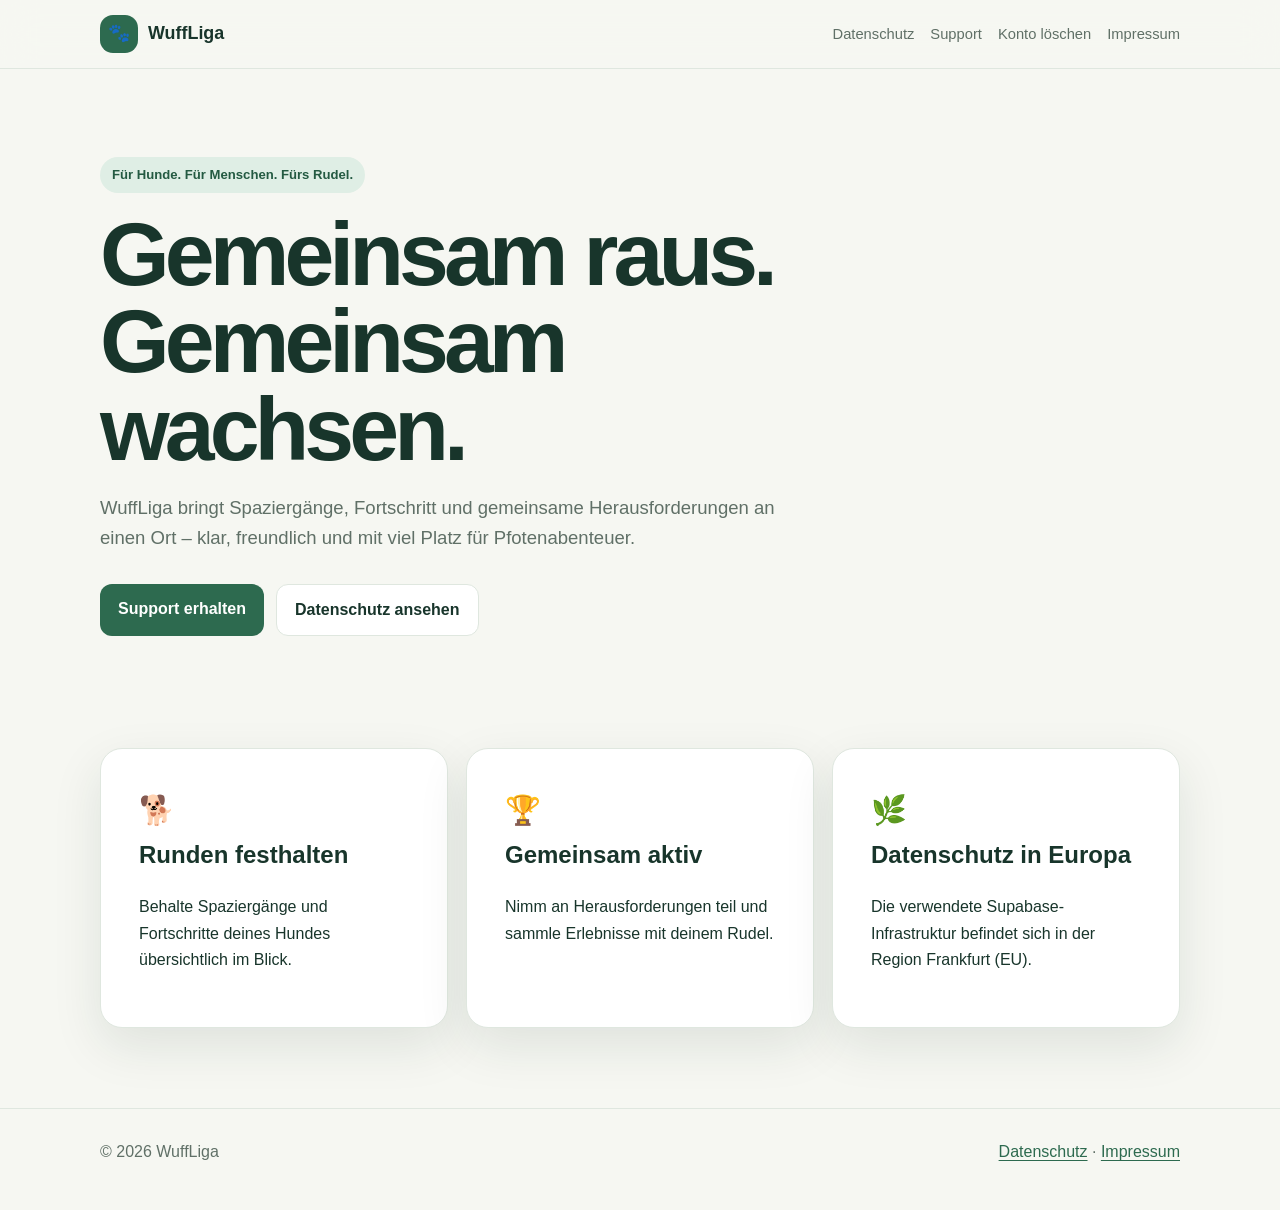
==== docs/index.html @ 636d7895 "Add WuffLiga website: index.html" ====
<!doctype html><html lang="de"><head><meta charset="utf-8"><meta name="viewport" content="width=device-width,initial-scale=1"><meta name="description" content="WuffLiga verbindet Hundehalter, Spaziergänge und gemeinsame Herausforderungen."><title>Gemeinsam mehr erleben · WuffLiga</title><link rel="stylesheet" href="styles.css"></head><body><header><nav class="wrap"><a class="brand" href="index.html"><span class="paw">🐾</span>WuffLiga</a><div class="links"><a href="datenschutz.html">Datenschutz</a><a href="support.html">Support</a><a href="account-delete.html">Konto löschen</a><a href="impressum.html">Impressum</a></div></nav></header><section class="hero"><div class="wrap"><span class="eyebrow">Für Hunde. Für Menschen. Fürs Rudel.</span><h1>Gemeinsam raus. Gemeinsam wachsen.</h1><p class="lead">WuffLiga bringt Spaziergänge, Fortschritt und gemeinsame Herausforderungen an einen Ort – klar, freundlich und mit viel Platz für Pfotenabenteuer.</p><div class="actions"><a class="button" href="support.html">Support erhalten</a><a class="button secondary" href="datenschutz.html">Datenschutz ansehen</a></div></div></section><main><div class="wrap grid"><section class="card"><div class="icon">🐕</div><h2>Runden festhalten</h2><p>Behalte Spaziergänge und Fortschritte deines Hundes übersichtlich im Blick.</p></section><section class="card"><div class="icon">🏆</div><h2>Gemeinsam aktiv</h2><p>Nimm an Herausforderungen teil und sammle Erlebnisse mit deinem Rudel.</p></section><section class="card"><div class="icon">🌿</div><h2>Datenschutz in Europa</h2><p>Die verwendete Supabase-Infrastruktur befindet sich in der Region Frankfurt (EU).</p></section></div></main><footer><div class="wrap"><span>© 2026 WuffLiga</span><span><a href="datenschutz.html">Datenschutz</a> · <a href="impressum.html">Impressum</a></span></div></footer></body></html>
---- docs/styles.css ----
:root{--bg:#f6f7f2;--surface:#fff;--text:#18352b;--muted:#607067;--brand:#2d6a4f;--accent:#e8894d;--line:#dfe7df;--shadow:0 18px 50px rgba(24,53,43,.1);color-scheme:light dark}*{box-sizing:border-box}html{scroll-behavior:smooth}body{margin:0;font:16px/1.65 -apple-system,BlinkMacSystemFont,"Segoe UI",sans-serif;background:var(--bg);color:var(--text)}a{color:var(--brand);text-decoration-thickness:.08em;text-underline-offset:.18em}.wrap{width:min(1080px,calc(100% - 32px));margin:auto}header{position:sticky;top:0;z-index:5;background:color-mix(in srgb,var(--bg) 88%,transparent);backdrop-filter:blur(18px);border-bottom:1px solid var(--line)}nav{min-height:68px;display:flex;align-items:center;justify-content:space-between;gap:18px}.brand{display:flex;gap:10px;align-items:center;font-weight:800;text-decoration:none;color:var(--text);font-size:1.12rem}.paw{display:grid;place-items:center;width:38px;height:38px;border-radius:13px;background:var(--brand);color:#fff}.links{display:flex;flex-wrap:wrap;gap:16px}.links a{text-decoration:none;color:var(--muted);font-size:.92rem}.hero{padding:88px 0 64px}.eyebrow{display:inline-flex;padding:7px 12px;border-radius:999px;background:#dfeee5;color:#245a42;font-weight:700;font-size:.82rem}.hero h1{max-width:760px;margin:18px 0 16px;font-size:clamp(2.6rem,8vw,5.6rem);line-height:.98;letter-spacing:-.055em}.lead{max-width:680px;color:var(--muted);font-size:1.16rem}.actions{display:flex;flex-wrap:wrap;gap:12px;margin-top:30px}.button{display:inline-block;padding:12px 18px;border-radius:12px;background:var(--brand);color:#fff;text-decoration:none;font-weight:700}.button.secondary{background:var(--surface);color:var(--text);border:1px solid var(--line)}main{padding:48px 0 80px}.page-title{padding:54px 0 18px}.page-title h1{font-size:clamp(2.2rem,6vw,4rem);line-height:1.05;margin:0 0 12px}.page-title p,.muted{color:var(--muted)}.grid{display:grid;grid-template-columns:repeat(3,1fr);gap:18px}.card,article{background:var(--surface);border:1px solid var(--line);border-radius:22px;padding:clamp(22px,4vw,38px);box-shadow:var(--shadow)}.card h2{margin-top:0}.card .icon{font-size:1.8rem}article{max-width:820px}article h2{margin-top:2em;line-height:1.2}article h2:first-child{margin-top:0}article h3{margin-top:1.5em}address{font-style:normal}footer{border-top:1px solid var(--line);padding:30px 0 44px;color:var(--muted)}footer .wrap{display:flex;justify-content:space-between;gap:18px;flex-wrap:wrap}@media(max-width:760px){.links{display:none}.hero{padding-top:58px}.grid{grid-template-columns:1fr}}@media(prefers-color-scheme:dark){:root{--bg:#101713;--surface:#17211b;--text:#edf5ef;--muted:#acbbb1;--brand:#73c69b;--line:#2a3930;--shadow:none}.eyebrow{background:#203b2c;color:#9bd9b8}.button{background:#4b9d72;color:#07130c}.button.secondary{background:var(--surface);color:var(--text)}}
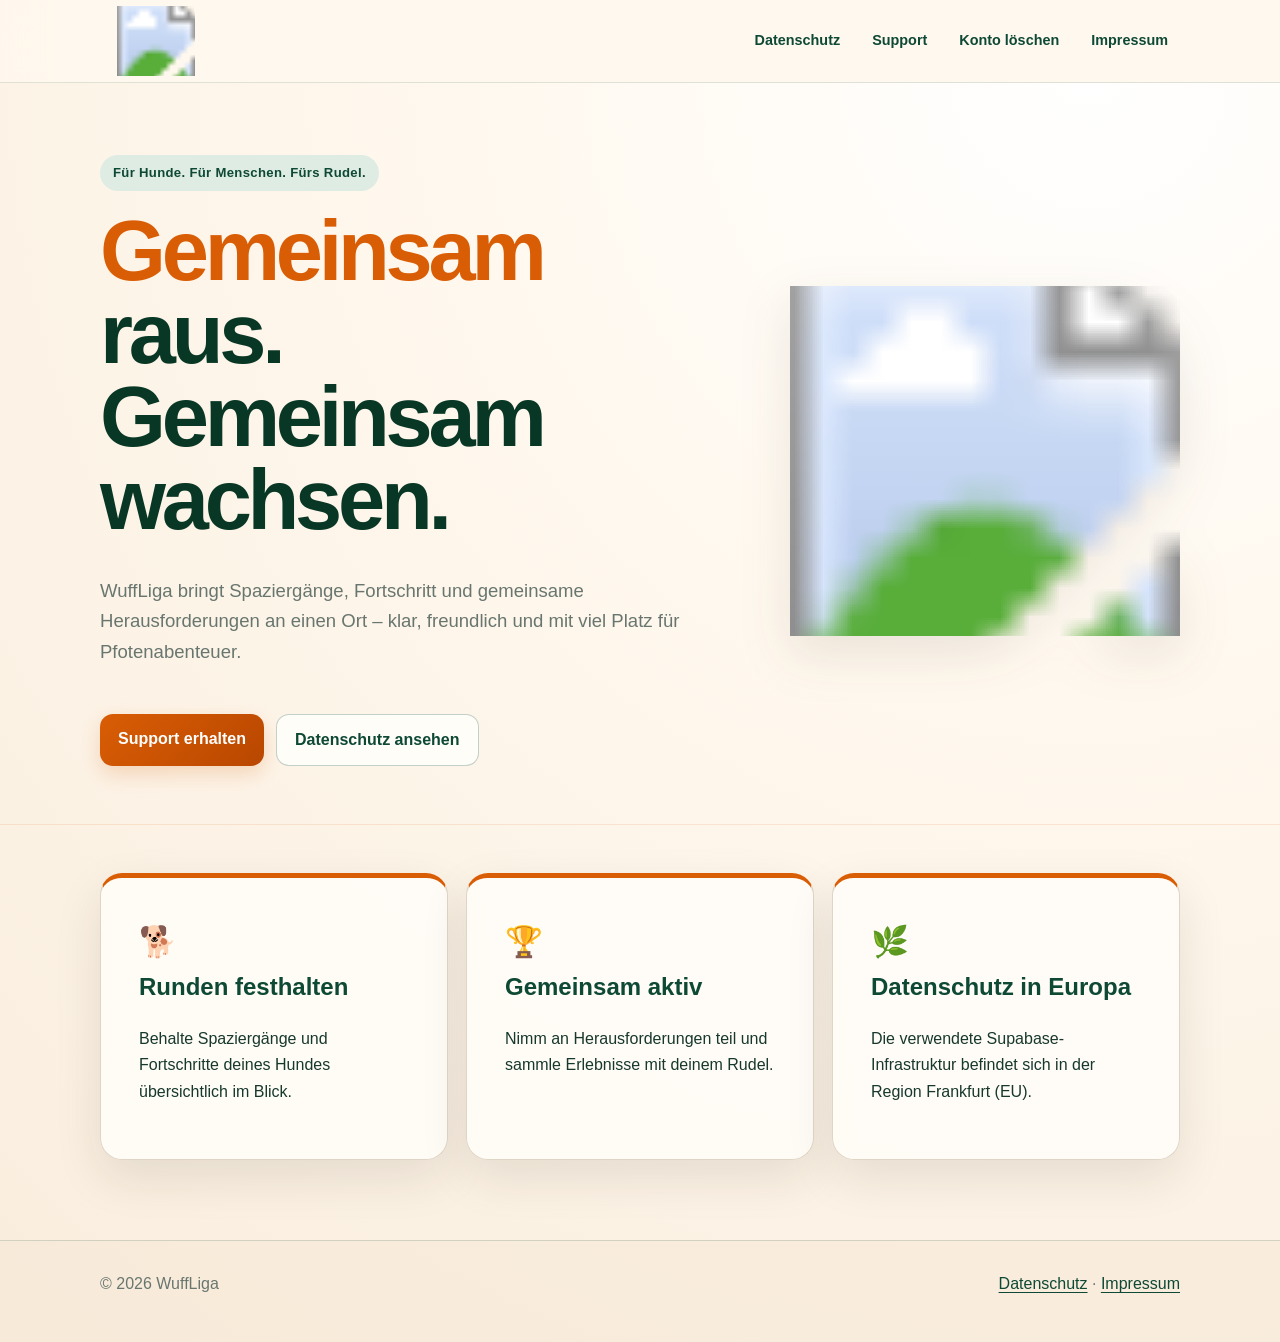
==== commit 6796c163: "Use WuffLiga logo across public pages" ====
--- a/docs/index.html
+++ b/docs/index.html
@@ -1 +1 @@
-<!doctype html><html lang="de"><head><meta charset="utf-8"><meta name="viewport" content="width=device-width,initial-scale=1"><meta name="description" content="WuffLiga verbindet Hundehalter, Spaziergänge und gemeinsame Herausforderungen."><title>Gemeinsam mehr erleben · WuffLiga</title><link rel="stylesheet" href="styles.css"></head><body><header><nav class="wrap"><a class="brand" href="index.html"><span class="paw">🐾</span>WuffLiga</a><div class="links"><a href="datenschutz.html">Datenschutz</a><a href="support.html">Support</a><a href="account-delete.html">Konto löschen</a><a href="impressum.html">Impressum</a></div></nav></header><section class="hero"><div class="wrap"><span class="eyebrow">Für Hunde. Für Menschen. Fürs Rudel.</span><h1>Gemeinsam raus. Gemeinsam wachsen.</h1><p class="lead">WuffLiga bringt Spaziergänge, Fortschritt und gemeinsame Herausforderungen an einen Ort – klar, freundlich und mit viel Platz für Pfotenabenteuer.</p><div class="actions"><a class="button" href="support.html">Support erhalten</a><a class="button secondary" href="datenschutz.html">Datenschutz ansehen</a></div></div></section><main><div class="wrap grid"><section class="card"><div class="icon">🐕</div><h2>Runden festhalten</h2><p>Behalte Spaziergänge und Fortschritte deines Hundes übersichtlich im Blick.</p></section><section class="card"><div class="icon">🏆</div><h2>Gemeinsam aktiv</h2><p>Nimm an Herausforderungen teil und sammle Erlebnisse mit deinem Rudel.</p></section><section class="card"><div class="icon">🌿</div><h2>Datenschutz in Europa</h2><p>Die verwendete Supabase-Infrastruktur befindet sich in der Region Frankfurt (EU).</p></section></div></main><footer><div class="wrap"><span>© 2026 WuffLiga</span><span><a href="datenschutz.html">Datenschutz</a> · <a href="impressum.html">Impressum</a></span></div></footer></body></html>+<!doctype html><html lang="de"><head><meta charset="utf-8"><meta name="viewport" content="width=device-width,initial-scale=1"><meta name="description" content="WuffLiga verbindet Hundehalter, Spaziergänge und gemeinsame Herausforderungen."><title>Gemeinsam mehr erleben · WuffLiga</title><link rel="icon" href="logo.svg" type="image/svg+xml"><link rel="stylesheet" href="styles.css"></head><body><header><nav class="wrap"><a class="brand" href="index.html"><span class="paw">🐾</span>WuffLiga</a><div class="links"><a href="datenschutz.html">Datenschutz</a><a href="support.html">Support</a><a href="account-delete.html">Konto löschen</a><a href="impressum.html">Impressum</a></div></nav></header><section class="hero"><div class="wrap"><span class="eyebrow">Für Hunde. Für Menschen. Fürs Rudel.</span><h1>Gemeinsam raus. Gemeinsam wachsen.</h1><p class="lead">WuffLiga bringt Spaziergänge, Fortschritt und gemeinsame Herausforderungen an einen Ort – klar, freundlich und mit viel Platz für Pfotenabenteuer.</p><div class="actions"><a class="button" href="support.html">Support erhalten</a><a class="button secondary" href="datenschutz.html">Datenschutz ansehen</a></div></div></section><main><div class="wrap grid"><section class="card"><div class="icon">🐕</div><h2>Runden festhalten</h2><p>Behalte Spaziergänge und Fortschritte deines Hundes übersichtlich im Blick.</p></section><section class="card"><div class="icon">🏆</div><h2>Gemeinsam aktiv</h2><p>Nimm an Herausforderungen teil und sammle Erlebnisse mit deinem Rudel.</p></section><section class="card"><div class="icon">🌿</div><h2>Datenschutz in Europa</h2><p>Die verwendete Supabase-Infrastruktur befindet sich in der Region Frankfurt (EU).</p></section></div></main><footer><div class="wrap"><span>© 2026 WuffLiga</span><span><a href="datenschutz.html">Datenschutz</a> · <a href="impressum.html">Impressum</a></span></div></footer></body></html>
--- a/docs/styles.css
+++ b/docs/styles.css
@@ -1 +1,18 @@
-:root{--bg:#f6f7f2;--surface:#fff;--text:#18352b;--muted:#607067;--brand:#2d6a4f;--accent:#e8894d;--line:#dfe7df;--shadow:0 18px 50px rgba(24,53,43,.1);color-scheme:light dark}*{box-sizing:border-box}html{scroll-behavior:smooth}body{margin:0;font:16px/1.65 -apple-system,BlinkMacSystemFont,"Segoe UI",sans-serif;background:var(--bg);color:var(--text)}a{color:var(--brand);text-decoration-thickness:.08em;text-underline-offset:.18em}.wrap{width:min(1080px,calc(100% - 32px));margin:auto}header{position:sticky;top:0;z-index:5;background:color-mix(in srgb,var(--bg) 88%,transparent);backdrop-filter:blur(18px);border-bottom:1px solid var(--line)}nav{min-height:68px;display:flex;align-items:center;justify-content:space-between;gap:18px}.brand{display:flex;gap:10px;align-items:center;font-weight:800;text-decoration:none;color:var(--text);font-size:1.12rem}.paw{display:grid;place-items:center;width:38px;height:38px;border-radius:13px;background:var(--brand);color:#fff}.links{display:flex;flex-wrap:wrap;gap:16px}.links a{text-decoration:none;color:var(--muted);font-size:.92rem}.hero{padding:88px 0 64px}.eyebrow{display:inline-flex;padding:7px 12px;border-radius:999px;background:#dfeee5;color:#245a42;font-weight:700;font-size:.82rem}.hero h1{max-width:760px;margin:18px 0 16px;font-size:clamp(2.6rem,8vw,5.6rem);line-height:.98;letter-spacing:-.055em}.lead{max-width:680px;color:var(--muted);font-size:1.16rem}.actions{display:flex;flex-wrap:wrap;gap:12px;margin-top:30px}.button{display:inline-block;padding:12px 18px;border-radius:12px;background:var(--brand);color:#fff;text-decoration:none;font-weight:700}.button.secondary{background:var(--surface);color:var(--text);border:1px solid var(--line)}main{padding:48px 0 80px}.page-title{padding:54px 0 18px}.page-title h1{font-size:clamp(2.2rem,6vw,4rem);line-height:1.05;margin:0 0 12px}.page-title p,.muted{color:var(--muted)}.grid{display:grid;grid-template-columns:repeat(3,1fr);gap:18px}.card,article{background:var(--surface);border:1px solid var(--line);border-radius:22px;padding:clamp(22px,4vw,38px);box-shadow:var(--shadow)}.card h2{margin-top:0}.card .icon{font-size:1.8rem}article{max-width:820px}article h2{margin-top:2em;line-height:1.2}article h2:first-child{margin-top:0}article h3{margin-top:1.5em}address{font-style:normal}footer{border-top:1px solid var(--line);padding:30px 0 44px;color:var(--muted)}footer .wrap{display:flex;justify-content:space-between;gap:18px;flex-wrap:wrap}@media(max-width:760px){.links{display:none}.hero{padding-top:58px}.grid{grid-template-columns:1fr}}@media(prefers-color-scheme:dark){:root{--bg:#101713;--surface:#17211b;--text:#edf5ef;--muted:#acbbb1;--brand:#73c69b;--line:#2a3930;--shadow:none}.eyebrow{background:#203b2c;color:#9bd9b8}.button{background:#4b9d72;color:#07130c}.button.secondary{background:var(--surface);color:var(--text)}}+:root{
+  --cream:#fff8ee;--cream-deep:#f4e5d2;--surface:#fffdf8;--surface-strong:#ffffff;
+  --forest:#0d4934;--forest-deep:#083725;--forest-soft:#dfece4;
+  --orange:#d95d05;--orange-dark:#b94700;--orange-soft:#fff0e2;
+  --text:#17382d;--muted:#68766f;--line:#dfd5c7;
+  --danger:#a52b2b;--shadow:0 18px 48px rgba(44,34,21,.10);
+  --radius:22px;color-scheme:light;
+}
+*{box-sizing:border-box}html{scroll-behavior:smooth}body{margin:0;font:16px/1.65 -apple-system,BlinkMacSystemFont,"Segoe UI",sans-serif;background:radial-gradient(circle at 85% 5%,#fff 0,var(--cream) 38%,#f9eddd 100%);color:var(--text);min-height:100vh}a{color:var(--forest);text-decoration-thickness:.08em;text-underline-offset:.2em}a:hover{color:var(--orange-dark)}.wrap{width:min(1080px,calc(100% - 32px));margin:auto}
+header{position:sticky;top:0;z-index:5;background:rgba(255,248,238,.92);backdrop-filter:blur(18px);border-bottom:1px solid rgba(13,73,52,.13)}nav{min-height:82px;display:flex;align-items:center;justify-content:space-between;gap:20px}.brand{display:block;width:112px;height:70px;background:url("logo.svg") center/contain no-repeat;text-indent:-9999px;overflow:hidden;flex:0 0 auto}.paw{display:none}.links{display:flex;flex-wrap:wrap;gap:8px}.links a{text-decoration:none;color:var(--forest);font-size:.9rem;font-weight:700;padding:9px 12px;border-radius:999px}.links a:hover{background:var(--orange-soft);color:var(--orange-dark)}
+.hero{padding:72px 0 58px;border-bottom:1px solid rgba(217,93,5,.12)}.hero .wrap{display:grid;grid-template-columns:minmax(0,1fr) minmax(260px,390px);align-items:center;column-gap:54px}.hero .wrap>*{grid-column:1}.hero .wrap::after{content:"";grid-column:2;grid-row:1/6;width:100%;aspect-ratio:1.05;background:url("logo.svg") center/contain no-repeat;filter:drop-shadow(0 18px 25px rgba(58,37,16,.10))}.eyebrow{display:inline-flex;width:max-content;padding:7px 13px;border-radius:999px;background:var(--forest-soft);color:var(--forest);font-weight:800;font-size:.82rem;letter-spacing:.025em}.hero h1{max-width:720px;margin:18px 0 16px;font-size:clamp(2.7rem,7vw,5.3rem);line-height:.98;letter-spacing:-.05em;color:var(--forest-deep)}.hero h1::first-line{color:var(--orange)}.lead{max-width:660px;color:var(--muted);font-size:1.16rem}.actions{display:flex;flex-wrap:wrap;gap:12px;margin-top:28px}
+.button{display:inline-block;padding:12px 18px;border-radius:13px;background:linear-gradient(135deg,var(--orange),var(--orange-dark));color:#fff;text-decoration:none;font-weight:800;box-shadow:0 8px 20px rgba(217,93,5,.20);transition:transform .15s ease,box-shadow .15s ease}.button:hover{color:#fff;transform:translateY(-1px);box-shadow:0 11px 24px rgba(217,93,5,.25)}.button.secondary{background:var(--surface);color:var(--forest);border:1px solid rgba(13,73,52,.25);box-shadow:none}.button.secondary:hover{background:var(--forest-soft);color:var(--forest-deep)}
+main{padding:48px 0 80px}.page-title{padding:48px 0 20px}.page-title h1{font-size:clamp(2.25rem,6vw,4rem);line-height:1.05;margin:0 0 12px;color:var(--forest-deep);letter-spacing:-.035em}.page-title h1::after{content:"";display:block;width:74px;height:5px;margin-top:16px;border-radius:99px;background:var(--orange)}.page-title p,.muted{color:var(--muted)}.grid{display:grid;grid-template-columns:repeat(3,1fr);gap:18px}.card,article,.account-card,.account-note{background:rgba(255,253,248,.94);border:1px solid var(--line);border-radius:var(--radius);padding:clamp(22px,4vw,38px);box-shadow:var(--shadow)}.card{border-top:5px solid var(--orange)}.card h2{margin-top:0;color:var(--forest)}.card .icon{font-size:1.9rem}article{max-width:820px;border-top:5px solid var(--forest)}article h2{margin-top:2em;line-height:1.2;color:var(--forest)}article h2:first-child{margin-top:0}article h3{margin-top:1.5em;color:var(--orange-dark)}address{font-style:normal}
+footer{border-top:1px solid rgba(13,73,52,.16);padding:30px 0 44px;color:var(--muted);background:rgba(244,229,210,.45)}footer .wrap{display:flex;justify-content:space-between;gap:18px;flex-wrap:wrap}
+.account-page{max-width:900px}.account-card,.account-note{max-width:820px;margin-bottom:20px}.account-card{border-top:5px solid var(--orange)}.account-card h2,.account-note h2{margin-top:0;line-height:1.2;color:var(--forest)}.account-card form label{display:block;font-weight:750;margin:18px 0 6px}.account-card input[type="email"],.account-card input[type="password"]{width:100%;padding:12px 14px;border:1px solid var(--line);border-radius:11px;background:#fff;color:var(--text);font:inherit}.account-card input:focus{outline:3px solid rgba(217,93,5,.20);border-color:var(--orange)}.form-button{width:100%;border:0;font:inherit;cursor:pointer;margin-top:18px}.form-button:disabled{opacity:.55;cursor:wait}.button.danger{background:var(--danger);color:#fff}.danger-card{border-color:#dbaaaa;border-top-color:var(--danger)}.check-label{display:flex!important;align-items:flex-start;gap:7px}.check-label input{margin-top:6px}.form-message{display:none;margin-top:14px;padding:11px 13px;border-radius:10px;background:var(--forest-soft);color:var(--forest-deep)}.form-message.visible{display:block}.form-message.error{background:#fbe8e8;color:#8b2020}.hidden{display:none!important}.account-divider{border:0;border-top:1px solid var(--line);margin:32px 0}
+@media(max-width:800px){.links{display:none}.hero{padding-top:42px}.hero .wrap{grid-template-columns:1fr}.hero .wrap::after{grid-column:1;grid-row:1;width:min(75vw,330px);margin:0 auto 24px}.hero .wrap>*{grid-column:1}.hero .wrap>.eyebrow{grid-row:2}.grid{grid-template-columns:1fr}.brand{width:100px;height:66px}}
+@media(prefers-reduced-motion:reduce){*{scroll-behavior:auto!important}.button{transition:none}}
+@media(prefers-color-scheme:dark){:root{--cream:#10241b;--cream-deep:#172d23;--surface:#182d24;--surface-strong:#20382d;--text:#f5eee5;--muted:#bdc9c1;--line:#385044;--forest:#8fceaa;--forest-deep:#d8f2e2;--forest-soft:#244536;--orange:#f08232;--orange-dark:#ff9a50;--orange-soft:#3f2b1f;--shadow:none;color-scheme:dark}body{background:radial-gradient(circle at 85% 5%,#20382d 0,#10241b 45%,#0b1c14 100%)}header{background:rgba(16,36,27,.92)}.links a{color:var(--text)}.account-card input[type="email"],.account-card input[type="password"]{background:#0d2017;color:var(--text)}footer{background:rgba(8,26,17,.65)}}
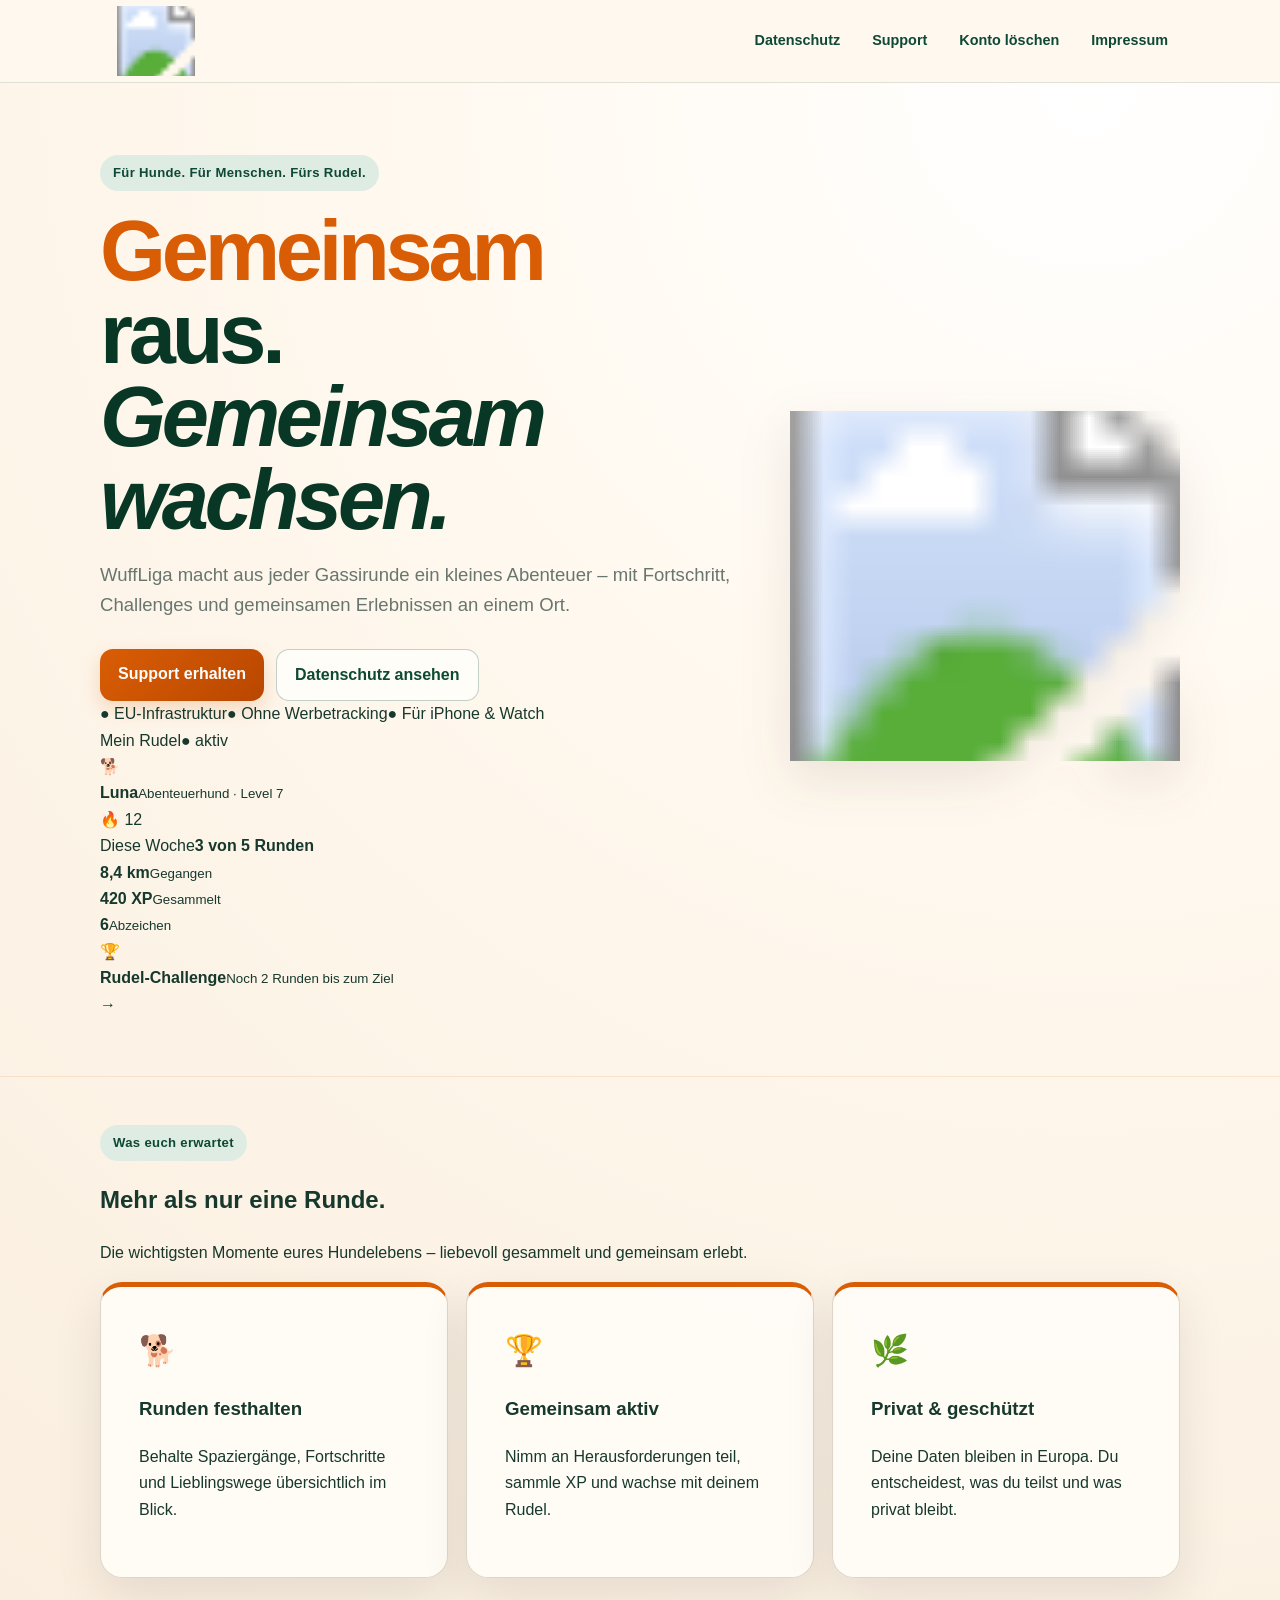
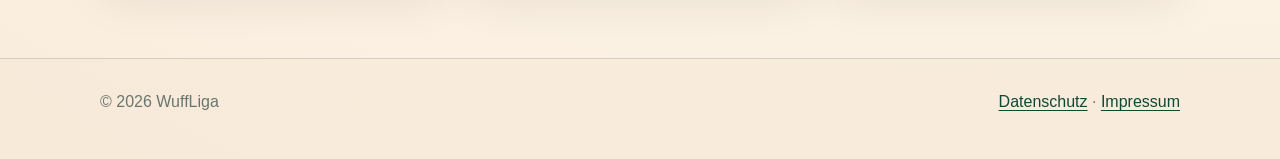
==== commit c104c754: "Refresh WuffLiga landing page with app-inspired hero" ====
--- a/docs/index.html
+++ b/docs/index.html
@@ -1 +1 @@
-<!doctype html><html lang="de"><head><meta charset="utf-8"><meta name="viewport" content="width=device-width,initial-scale=1"><meta name="description" content="WuffLiga verbindet Hundehalter, Spaziergänge und gemeinsame Herausforderungen."><title>Gemeinsam mehr erleben · WuffLiga</title><link rel="icon" href="logo.svg" type="image/svg+xml"><link rel="stylesheet" href="styles.css"></head><body><header><nav class="wrap"><a class="brand" href="index.html"><span class="paw">🐾</span>WuffLiga</a><div class="links"><a href="datenschutz.html">Datenschutz</a><a href="support.html">Support</a><a href="account-delete.html">Konto löschen</a><a href="impressum.html">Impressum</a></div></nav></header><section class="hero"><div class="wrap"><span class="eyebrow">Für Hunde. Für Menschen. Fürs Rudel.</span><h1>Gemeinsam raus. Gemeinsam wachsen.</h1><p class="lead">WuffLiga bringt Spaziergänge, Fortschritt und gemeinsame Herausforderungen an einen Ort – klar, freundlich und mit viel Platz für Pfotenabenteuer.</p><div class="actions"><a class="button" href="support.html">Support erhalten</a><a class="button secondary" href="datenschutz.html">Datenschutz ansehen</a></div></div></section><main><div class="wrap grid"><section class="card"><div class="icon">🐕</div><h2>Runden festhalten</h2><p>Behalte Spaziergänge und Fortschritte deines Hundes übersichtlich im Blick.</p></section><section class="card"><div class="icon">🏆</div><h2>Gemeinsam aktiv</h2><p>Nimm an Herausforderungen teil und sammle Erlebnisse mit deinem Rudel.</p></section><section class="card"><div class="icon">🌿</div><h2>Datenschutz in Europa</h2><p>Die verwendete Supabase-Infrastruktur befindet sich in der Region Frankfurt (EU).</p></section></div></main><footer><div class="wrap"><span>© 2026 WuffLiga</span><span><a href="datenschutz.html">Datenschutz</a> · <a href="impressum.html">Impressum</a></span></div></footer></body></html>+<!doctype html><html lang="de"><head><meta charset="utf-8"><meta name="viewport" content="width=device-width,initial-scale=1"><meta name="description" content="WuffLiga verbindet Hundehalter, Spaziergänge und gemeinsame Herausforderungen."><title>Gemeinsam mehr erleben · WuffLiga</title><link rel="icon" href="logo.svg" type="image/svg+xml"><link rel="stylesheet" href="styles.css?v=20260810-1"></head><body><header><nav class="wrap"><a class="brand" href="index.html"><span class="paw">🐾</span>WuffLiga</a><div class="links"><a href="datenschutz.html">Datenschutz</a><a href="support.html">Support</a><a href="account-delete.html">Konto löschen</a><a href="impressum.html">Impressum</a></div></nav></header><section class="hero"><div class="wrap hero-grid"><div class="hero-copy"><span class="eyebrow">Für Hunde. Für Menschen. Fürs Rudel.</span><h1>Gemeinsam raus.<br><em>Gemeinsam wachsen.</em></h1><p class="lead">WuffLiga macht aus jeder Gassirunde ein kleines Abenteuer – mit Fortschritt, Challenges und gemeinsamen Erlebnissen an einem Ort.</p><div class="actions"><a class="button" href="support.html">Support erhalten</a><a class="button secondary" href="datenschutz.html">Datenschutz ansehen</a></div><div class="trust-row"><span>● EU-Infrastruktur</span><span>● Ohne Werbetracking</span><span>● Für iPhone &amp; Watch</span></div></div><div class="app-card" aria-label="Vorschau der WuffLiga-App"><div class="app-top"><span>Mein Rudel</span><span class="status-dot">● aktiv</span></div><div class="profile-row"><div class="avatar">🐕</div><div><strong>Luna</strong><small>Abenteuerhund · Level 7</small></div><span class="streak">🔥 12</span></div><div class="progress-label"><span>Diese Woche</span><strong>3 von 5 Runden</strong></div><div class="progress"><span></span></div><div class="stat-grid"><div><strong>8,4 km</strong><small>Gegangen</small></div><div><strong>420 XP</strong><small>Gesammelt</small></div><div><strong>6</strong><small>Abzeichen</small></div></div><div class="challenge"><span class="challenge-icon">🏆</span><div><strong>Rudel-Challenge</strong><small>Noch 2 Runden bis zum Ziel</small></div><span class="arrow">→</span></div></div></div></section><main><div class="wrap"><div class="section-intro"><span class="eyebrow">Was euch erwartet</span><h2>Mehr als nur eine Runde.</h2><p>Die wichtigsten Momente eures Hundelebens – liebevoll gesammelt und gemeinsam erlebt.</p></div><div class="grid"><section class="card"><div class="icon">🐕</div><h3>Runden festhalten</h3><p>Behalte Spaziergänge, Fortschritte und Lieblingswege übersichtlich im Blick.</p></section><section class="card"><div class="icon">🏆</div><h3>Gemeinsam aktiv</h3><p>Nimm an Herausforderungen teil, sammle XP und wachse mit deinem Rudel.</p></section><section class="card"><div class="icon">🌿</div><h3>Privat &amp; geschützt</h3><p>Deine Daten bleiben in Europa. Du entscheidest, was du teilst und was privat bleibt.</p></section></div></div></main><footer><div class="wrap"><span>© 2026 WuffLiga</span><span><a href="datenschutz.html">Datenschutz</a> · <a href="impressum.html">Impressum</a></span></div></footer></body></html>
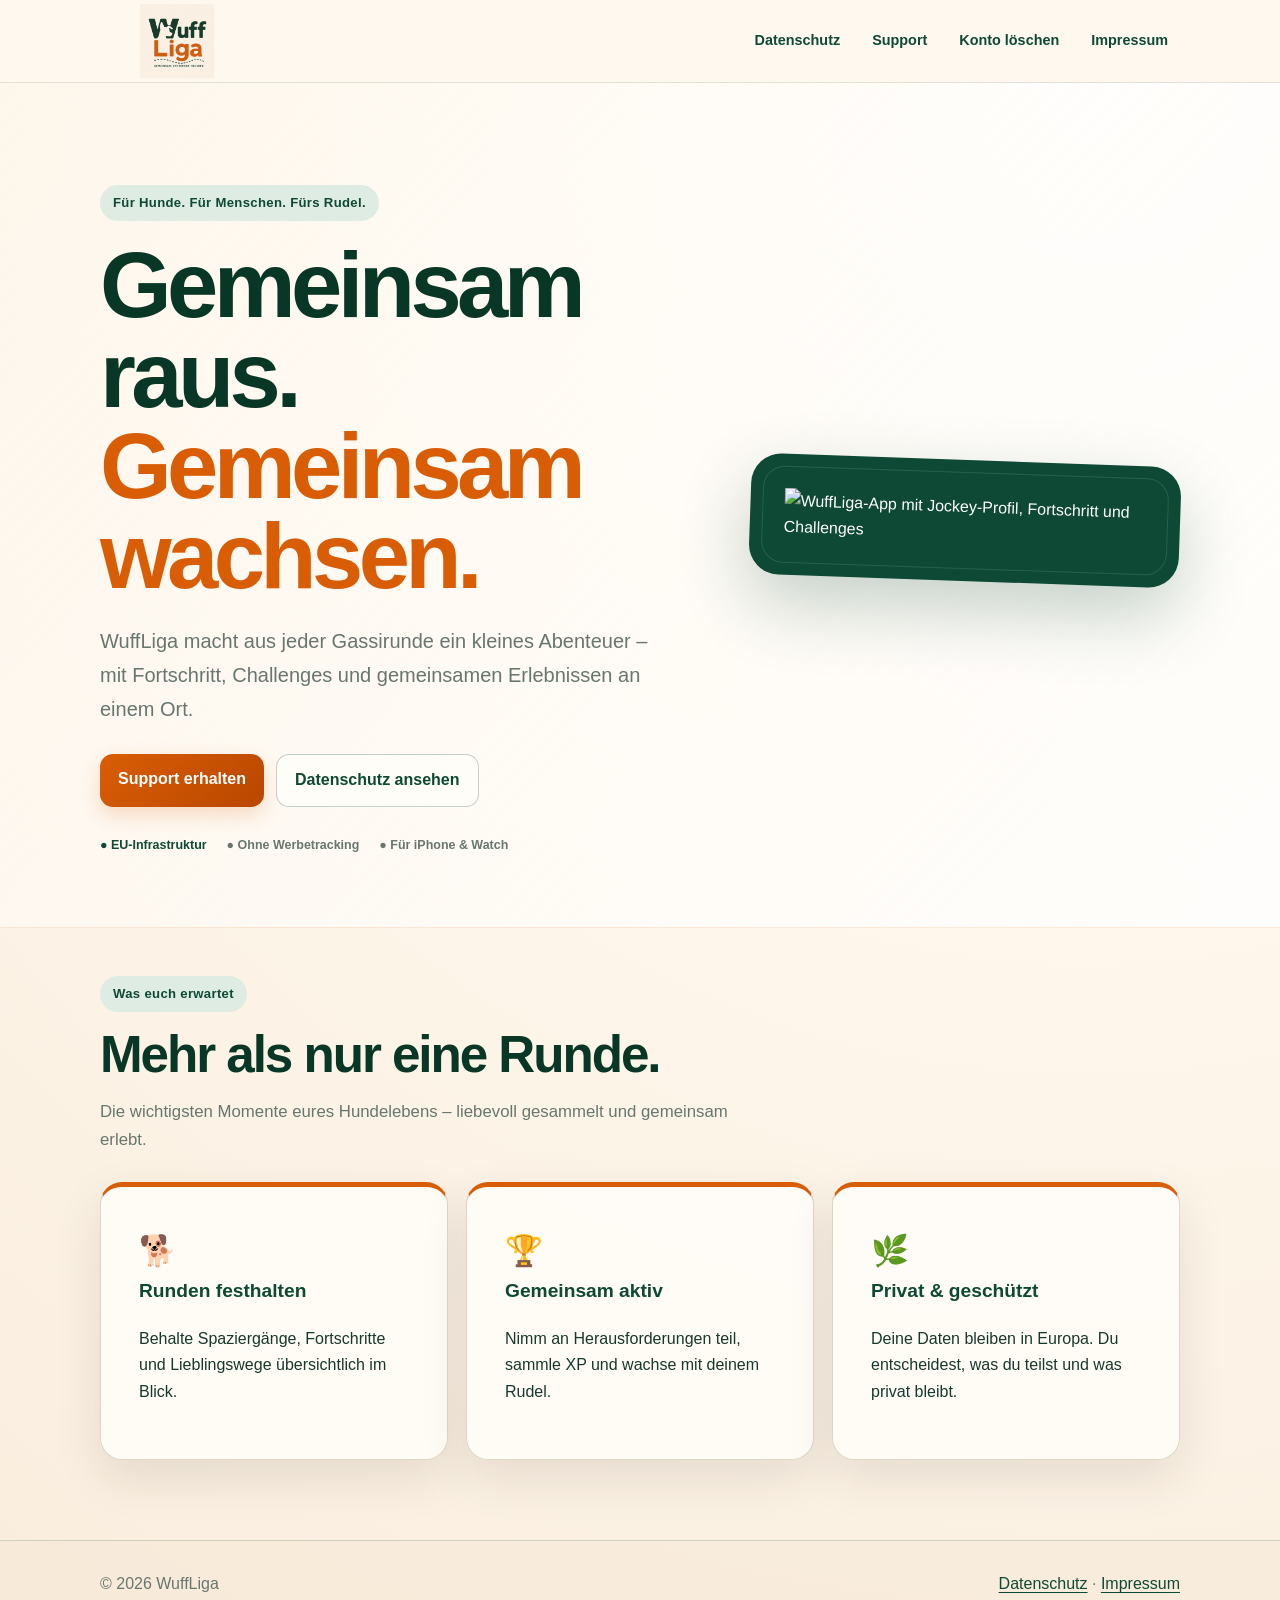
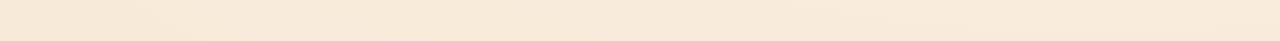
==== commit 87bd62c3: "Use real WuffLiga app screenshot on landing page" ====
--- a/docs/index.html
+++ b/docs/index.html
@@ -1 +1 @@
-<!doctype html><html lang="de"><head><meta charset="utf-8"><meta name="viewport" content="width=device-width,initial-scale=1"><meta name="description" content="WuffLiga verbindet Hundehalter, Spaziergänge und gemeinsame Herausforderungen."><title>Gemeinsam mehr erleben · WuffLiga</title><link rel="icon" href="logo.svg" type="image/svg+xml"><link rel="stylesheet" href="styles.css?v=20260810-1"></head><body><header><nav class="wrap"><a class="brand" href="index.html"><span class="paw">🐾</span>WuffLiga</a><div class="links"><a href="datenschutz.html">Datenschutz</a><a href="support.html">Support</a><a href="account-delete.html">Konto löschen</a><a href="impressum.html">Impressum</a></div></nav></header><section class="hero"><div class="wrap hero-grid"><div class="hero-copy"><span class="eyebrow">Für Hunde. Für Menschen. Fürs Rudel.</span><h1>Gemeinsam raus.<br><em>Gemeinsam wachsen.</em></h1><p class="lead">WuffLiga macht aus jeder Gassirunde ein kleines Abenteuer – mit Fortschritt, Challenges und gemeinsamen Erlebnissen an einem Ort.</p><div class="actions"><a class="button" href="support.html">Support erhalten</a><a class="button secondary" href="datenschutz.html">Datenschutz ansehen</a></div><div class="trust-row"><span>● EU-Infrastruktur</span><span>● Ohne Werbetracking</span><span>● Für iPhone &amp; Watch</span></div></div><div class="app-card" aria-label="Vorschau der WuffLiga-App"><div class="app-top"><span>Mein Rudel</span><span class="status-dot">● aktiv</span></div><div class="profile-row"><div class="avatar">🐕</div><div><strong>Luna</strong><small>Abenteuerhund · Level 7</small></div><span class="streak">🔥 12</span></div><div class="progress-label"><span>Diese Woche</span><strong>3 von 5 Runden</strong></div><div class="progress"><span></span></div><div class="stat-grid"><div><strong>8,4 km</strong><small>Gegangen</small></div><div><strong>420 XP</strong><small>Gesammelt</small></div><div><strong>6</strong><small>Abzeichen</small></div></div><div class="challenge"><span class="challenge-icon">🏆</span><div><strong>Rudel-Challenge</strong><small>Noch 2 Runden bis zum Ziel</small></div><span class="arrow">→</span></div></div></div></section><main><div class="wrap"><div class="section-intro"><span class="eyebrow">Was euch erwartet</span><h2>Mehr als nur eine Runde.</h2><p>Die wichtigsten Momente eures Hundelebens – liebevoll gesammelt und gemeinsam erlebt.</p></div><div class="grid"><section class="card"><div class="icon">🐕</div><h3>Runden festhalten</h3><p>Behalte Spaziergänge, Fortschritte und Lieblingswege übersichtlich im Blick.</p></section><section class="card"><div class="icon">🏆</div><h3>Gemeinsam aktiv</h3><p>Nimm an Herausforderungen teil, sammle XP und wachse mit deinem Rudel.</p></section><section class="card"><div class="icon">🌿</div><h3>Privat &amp; geschützt</h3><p>Deine Daten bleiben in Europa. Du entscheidest, was du teilst und was privat bleibt.</p></section></div></div></main><footer><div class="wrap"><span>© 2026 WuffLiga</span><span><a href="datenschutz.html">Datenschutz</a> · <a href="impressum.html">Impressum</a></span></div></footer></body></html>+<!doctype html><html lang="de"><head><meta charset="utf-8"><meta name="viewport" content="width=device-width,initial-scale=1"><meta name="description" content="WuffLiga verbindet Hundehalter, Spaziergänge und gemeinsame Herausforderungen."><title>Gemeinsam mehr erleben · WuffLiga</title><link rel="icon" href="logo.svg" type="image/svg+xml"><link rel="stylesheet" href="styles.css?v=20260810-1"></head><body><header><nav class="wrap"><a class="brand" href="index.html"><span class="paw">🐾</span>WuffLiga</a><div class="links"><a href="datenschutz.html">Datenschutz</a><a href="support.html">Support</a><a href="account-delete.html">Konto löschen</a><a href="impressum.html">Impressum</a></div></nav></header><section class="hero"><div class="wrap hero-grid"><div class="hero-copy"><span class="eyebrow">Für Hunde. Für Menschen. Fürs Rudel.</span><h1>Gemeinsam raus.<br><em>Gemeinsam wachsen.</em></h1><p class="lead">WuffLiga macht aus jeder Gassirunde ein kleines Abenteuer – mit Fortschritt, Challenges und gemeinsamen Erlebnissen an einem Ort.</p><div class="actions"><a class="button" href="support.html">Support erhalten</a><a class="button secondary" href="datenschutz.html">Datenschutz ansehen</a></div><div class="trust-row"><span>● EU-Infrastruktur</span><span>● Ohne Werbetracking</span><span>● Für iPhone &amp; Watch</span></div></div><div class="app-card" aria-label="Vorschau der WuffLiga-App"><img src="app-screenshot.svg" alt="WuffLiga-App mit Jockey-Profil, Fortschritt und Challenges"></div></div></section><main><div class="wrap"><div class="section-intro"><span class="eyebrow">Was euch erwartet</span><h2>Mehr als nur eine Runde.</h2><p>Die wichtigsten Momente eures Hundelebens – liebevoll gesammelt und gemeinsam erlebt.</p></div><div class="grid"><section class="card"><div class="icon">🐕</div><h3>Runden festhalten</h3><p>Behalte Spaziergänge, Fortschritte und Lieblingswege übersichtlich im Blick.</p></section><section class="card"><div class="icon">🏆</div><h3>Gemeinsam aktiv</h3><p>Nimm an Herausforderungen teil, sammle XP und wachse mit deinem Rudel.</p></section><section class="card"><div class="icon">🌿</div><h3>Privat &amp; geschützt</h3><p>Deine Daten bleiben in Europa. Du entscheidest, was du teilst und was privat bleibt.</p></section></div></div></main><footer><div class="wrap"><span>© 2026 WuffLiga</span><span><a href="datenschutz.html">Datenschutz</a> · <a href="impressum.html">Impressum</a></span></div></footer></body></html>
--- a/docs/styles.css
+++ b/docs/styles.css
@@ -16,3 +16,11 @@
 @media(max-width:800px){.links{display:none}.hero{padding-top:42px}.hero .wrap{grid-template-columns:1fr}.hero .wrap::after{grid-column:1;grid-row:1;width:min(75vw,330px);margin:0 auto 24px}.hero .wrap>*{grid-column:1}.hero .wrap>.eyebrow{grid-row:2}.grid{grid-template-columns:1fr}.brand{width:100px;height:66px}}
 @media(prefers-reduced-motion:reduce){*{scroll-behavior:auto!important}.button{transition:none}}
 @media(prefers-color-scheme:dark){:root{--cream:#10241b;--cream-deep:#172d23;--surface:#182d24;--surface-strong:#20382d;--text:#f5eee5;--muted:#bdc9c1;--line:#385044;--forest:#8fceaa;--forest-deep:#d8f2e2;--forest-soft:#244536;--orange:#f08232;--orange-dark:#ff9a50;--orange-soft:#3f2b1f;--shadow:none;color-scheme:dark}body{background:radial-gradient(circle at 85% 5%,#20382d 0,#10241b 45%,#0b1c14 100%)}header{background:rgba(16,36,27,.92)}.links a{color:var(--text)}.account-card input[type="email"],.account-card input[type="password"]{background:#0d2017;color:var(--text)}footer{background:rgba(8,26,17,.65)}}
+
+/* App-inspired landing page */
+.hero{padding:clamp(58px,8vw,104px) 0 72px;background:linear-gradient(135deg,rgba(255,248,238,.45),rgba(255,255,255,.78));overflow:hidden}.hero-grid{display:grid!important;grid-template-columns:minmax(0,1.04fr) minmax(320px,.78fr)!important;gap:clamp(34px,6vw,82px)!important}.hero .wrap>*{grid-column:auto!important}.hero .wrap::after{display:none}.hero-copy{align-self:center}.hero h1{font-size:clamp(3.2rem,7.2vw,6.4rem);max-width:760px;margin:20px 0 22px}.hero h1::first-line{color:var(--forest-deep)}.hero h1 em{font-style:normal;color:var(--orange)}.lead{font-size:clamp(1.06rem,1.7vw,1.25rem);line-height:1.7}.trust-row{display:flex;flex-wrap:wrap;gap:12px 20px;margin-top:28px;color:var(--muted);font-size:.78rem;font-weight:750}.trust-row span:first-child{color:var(--forest)}.app-card{align-self:center;background:var(--forest);color:#fff;border-radius:30px;padding:clamp(22px,4vw,34px);box-shadow:0 28px 70px rgba(13,73,52,.24);transform:rotate(2deg);position:relative}.app-card:before{content:"";position:absolute;inset:12px;border:1px solid rgba(255,255,255,.12);border-radius:22px;pointer-events:none}.app-top,.profile-row,.progress-label,.challenge{display:flex;align-items:center;justify-content:space-between;gap:12px}.app-top{font-size:.9rem;font-weight:800;color:#dfece4}.status-dot{color:#a9e5a9;font-size:.78rem}.profile-row{justify-content:flex-start;margin:28px 0 30px}.avatar{display:grid;place-items:center;width:58px;height:58px;border-radius:18px;background:var(--orange);font-size:1.8rem}.profile-row strong,.profile-row small,.challenge strong,.challenge small{display:block}.profile-row small,.challenge small,.stat-grid small{color:rgba(255,255,255,.62);font-size:.72rem}.streak{margin-left:auto;background:rgba(255,255,255,.12);padding:7px 10px;border-radius:999px;font-size:.8rem}.progress-label{font-size:.76rem;color:rgba(255,255,255,.62)}.progress-label strong{color:#fff;font-size:.8rem}.progress{height:9px;background:rgba(255,255,255,.16);border-radius:99px;margin:10px 0 25px;overflow:hidden}.progress span{display:block;width:62%;height:100%;background:var(--orange);border-radius:inherit}.stat-grid{display:grid;grid-template-columns:repeat(3,1fr);gap:10px}.stat-grid div{padding:13px 10px;background:rgba(255,255,255,.08);border-radius:15px}.stat-grid strong{display:block;font-size:1rem}.challenge{margin-top:14px;padding:14px;background:#fff;color:var(--forest);border-radius:16px}.challenge-icon{font-size:1.3rem}.challenge small{color:var(--muted)}.arrow{margin-left:auto;color:var(--orange);font-size:1.25rem}.section-intro{max-width:660px;margin:0 0 28px}.section-intro h2{font-size:clamp(2rem,4vw,3.3rem);line-height:1.05;color:var(--forest-deep);margin:16px 0 10px;letter-spacing:-.04em}.section-intro p{color:var(--muted);font-size:1.05rem}.card h3{margin-top:0;color:var(--forest);font-size:1.2rem}
+@media (max-width:760px){nav{min-height:72px;align-items:flex-start;padding:14px 0}.brand{width:92px;height:52px}.links{justify-content:flex-end;gap:2px}.links a{font-size:.72rem;padding:6px 7px}.hero{padding-top:48px}.hero-grid{grid-template-columns:1fr!important}.app-card{max-width:430px;width:100%;justify-self:center;transform:rotate(0deg)}.hero h1{font-size:clamp(2.9rem,15vw,5rem)}.trust-row{gap:8px 12px}.grid{grid-template-columns:1fr}.section-intro{margin-bottom:22px}}
+
+/* Full WuffLiga mark in the header */
+.brand{width:154px;height:74px;background-size:contain}
+@media (max-width:760px){.brand{width:118px;height:58px}}
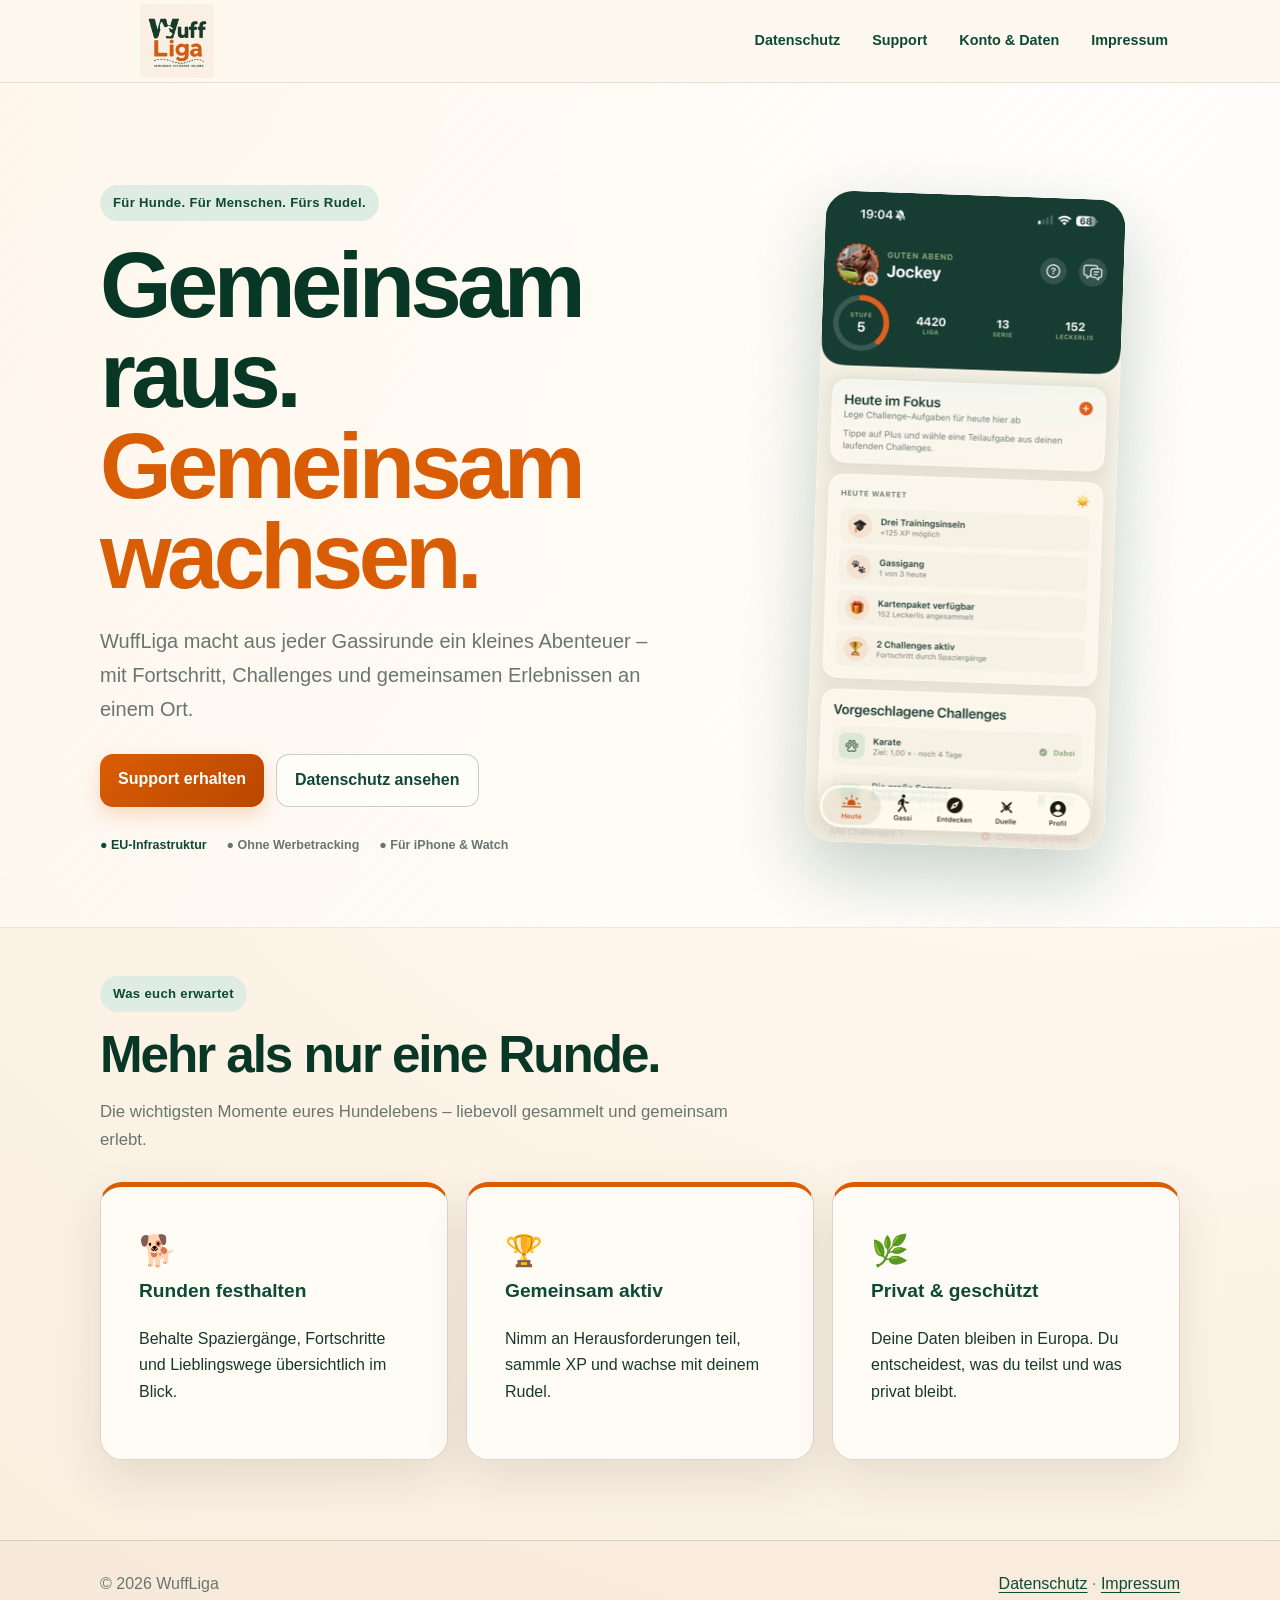
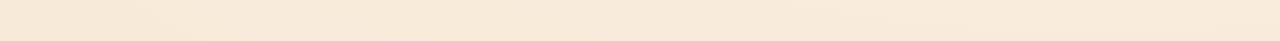
==== commit 44fc66ba: "Update account and privacy request navigation" ====
--- a/docs/index.html
+++ b/docs/index.html
@@ -1 +1 @@
-<!doctype html><html lang="de"><head><meta charset="utf-8"><meta name="viewport" content="width=device-width,initial-scale=1"><meta name="description" content="WuffLiga verbindet Hundehalter, Spaziergänge und gemeinsame Herausforderungen."><title>Gemeinsam mehr erleben · WuffLiga</title><link rel="icon" href="logo.svg" type="image/svg+xml"><link rel="stylesheet" href="styles.css?v=20260810-1"></head><body><header><nav class="wrap"><a class="brand" href="index.html"><span class="paw">🐾</span>WuffLiga</a><div class="links"><a href="datenschutz.html">Datenschutz</a><a href="support.html">Support</a><a href="account-delete.html">Konto löschen</a><a href="impressum.html">Impressum</a></div></nav></header><section class="hero"><div class="wrap hero-grid"><div class="hero-copy"><span class="eyebrow">Für Hunde. Für Menschen. Fürs Rudel.</span><h1>Gemeinsam raus.<br><em>Gemeinsam wachsen.</em></h1><p class="lead">WuffLiga macht aus jeder Gassirunde ein kleines Abenteuer – mit Fortschritt, Challenges und gemeinsamen Erlebnissen an einem Ort.</p><div class="actions"><a class="button" href="support.html">Support erhalten</a><a class="button secondary" href="datenschutz.html">Datenschutz ansehen</a></div><div class="trust-row"><span>● EU-Infrastruktur</span><span>● Ohne Werbetracking</span><span>● Für iPhone &amp; Watch</span></div></div><div class="app-card" aria-label="Vorschau der WuffLiga-App"><img src="app-screenshot.svg" alt="WuffLiga-App mit Jockey-Profil, Fortschritt und Challenges"></div></div></section><main><div class="wrap"><div class="section-intro"><span class="eyebrow">Was euch erwartet</span><h2>Mehr als nur eine Runde.</h2><p>Die wichtigsten Momente eures Hundelebens – liebevoll gesammelt und gemeinsam erlebt.</p></div><div class="grid"><section class="card"><div class="icon">🐕</div><h3>Runden festhalten</h3><p>Behalte Spaziergänge, Fortschritte und Lieblingswege übersichtlich im Blick.</p></section><section class="card"><div class="icon">🏆</div><h3>Gemeinsam aktiv</h3><p>Nimm an Herausforderungen teil, sammle XP und wachse mit deinem Rudel.</p></section><section class="card"><div class="icon">🌿</div><h3>Privat &amp; geschützt</h3><p>Deine Daten bleiben in Europa. Du entscheidest, was du teilst und was privat bleibt.</p></section></div></div></main><footer><div class="wrap"><span>© 2026 WuffLiga</span><span><a href="datenschutz.html">Datenschutz</a> · <a href="impressum.html">Impressum</a></span></div></footer></body></html>+<!doctype html><html lang="de"><head><meta charset="utf-8"><meta name="viewport" content="width=device-width,initial-scale=1"><meta name="description" content="WuffLiga verbindet Hundehalter, Spaziergänge und gemeinsame Herausforderungen."><title>Gemeinsam mehr erleben · WuffLiga</title><link rel="icon" href="logo.svg" type="image/svg+xml"><link rel="stylesheet" href="styles.css?v=20260810-1"></head><body><header><nav class="wrap"><a class="brand" href="index.html"><span class="paw">🐾</span>WuffLiga</a><div class="links"><a href="datenschutz.html">Datenschutz</a><a href="support.html">Support</a><a href="account-delete.html">Konto &amp; Daten</a><a href="impressum.html">Impressum</a></div></nav></header><section class="hero"><div class="wrap hero-grid"><div class="hero-copy"><span class="eyebrow">Für Hunde. Für Menschen. Fürs Rudel.</span><h1>Gemeinsam raus.<br><em>Gemeinsam wachsen.</em></h1><p class="lead">WuffLiga macht aus jeder Gassirunde ein kleines Abenteuer – mit Fortschritt, Challenges und gemeinsamen Erlebnissen an einem Ort.</p><div class="actions"><a class="button" href="support.html">Support erhalten</a><a class="button secondary" href="datenschutz.html">Datenschutz ansehen</a></div><div class="trust-row"><span>● EU-Infrastruktur</span><span>● Ohne Werbetracking</span><span>● Für iPhone &amp; Watch</span></div></div><div class="app-card" aria-label="Vorschau der WuffLiga-App"><img src="app-screenshot.svg" alt="WuffLiga-App mit Jockey-Profil, Fortschritt und Challenges"></div></div></section><main><div class="wrap"><div class="section-intro"><span class="eyebrow">Was euch erwartet</span><h2>Mehr als nur eine Runde.</h2><p>Die wichtigsten Momente eures Hundelebens – liebevoll gesammelt und gemeinsam erlebt.</p></div><div class="grid"><section class="card"><div class="icon">🐕</div><h3>Runden festhalten</h3><p>Behalte Spaziergänge, Fortschritte und Lieblingswege übersichtlich im Blick.</p></section><section class="card"><div class="icon">🏆</div><h3>Gemeinsam aktiv</h3><p>Nimm an Herausforderungen teil, sammle XP und wachse mit deinem Rudel.</p></section><section class="card"><div class="icon">🌿</div><h3>Privat &amp; geschützt</h3><p>Deine Daten bleiben in Europa. Du entscheidest, was du teilst und was privat bleibt.</p></section></div></div></main><footer><div class="wrap"><span>© 2026 WuffLiga</span><span><a href="datenschutz.html">Datenschutz</a> · <a href="impressum.html">Impressum</a></span></div></footer></body></html>
--- a/docs/styles.css
+++ b/docs/styles.css
@@ -24,3 +24,10 @@
 /* Full WuffLiga mark in the header */
 .brand{width:154px;height:74px;background-size:contain}
 @media (max-width:760px){.brand{width:118px;height:58px}}
+
+/* Real app screenshot preview */
+.app-card{padding:0;background:transparent;box-shadow:0 28px 70px rgba(13,73,52,.24);overflow:hidden;border-radius:28px;line-height:0;max-width:390px;justify-self:center}
+.app-card:before{display:none}.app-card img{display:block;width:100%;height:auto}
+@media (max-width:760px){.app-card{max-width:430px;width:100%}}
+
+.brand{background-image:url("logo.svg?v=20260810-3")}
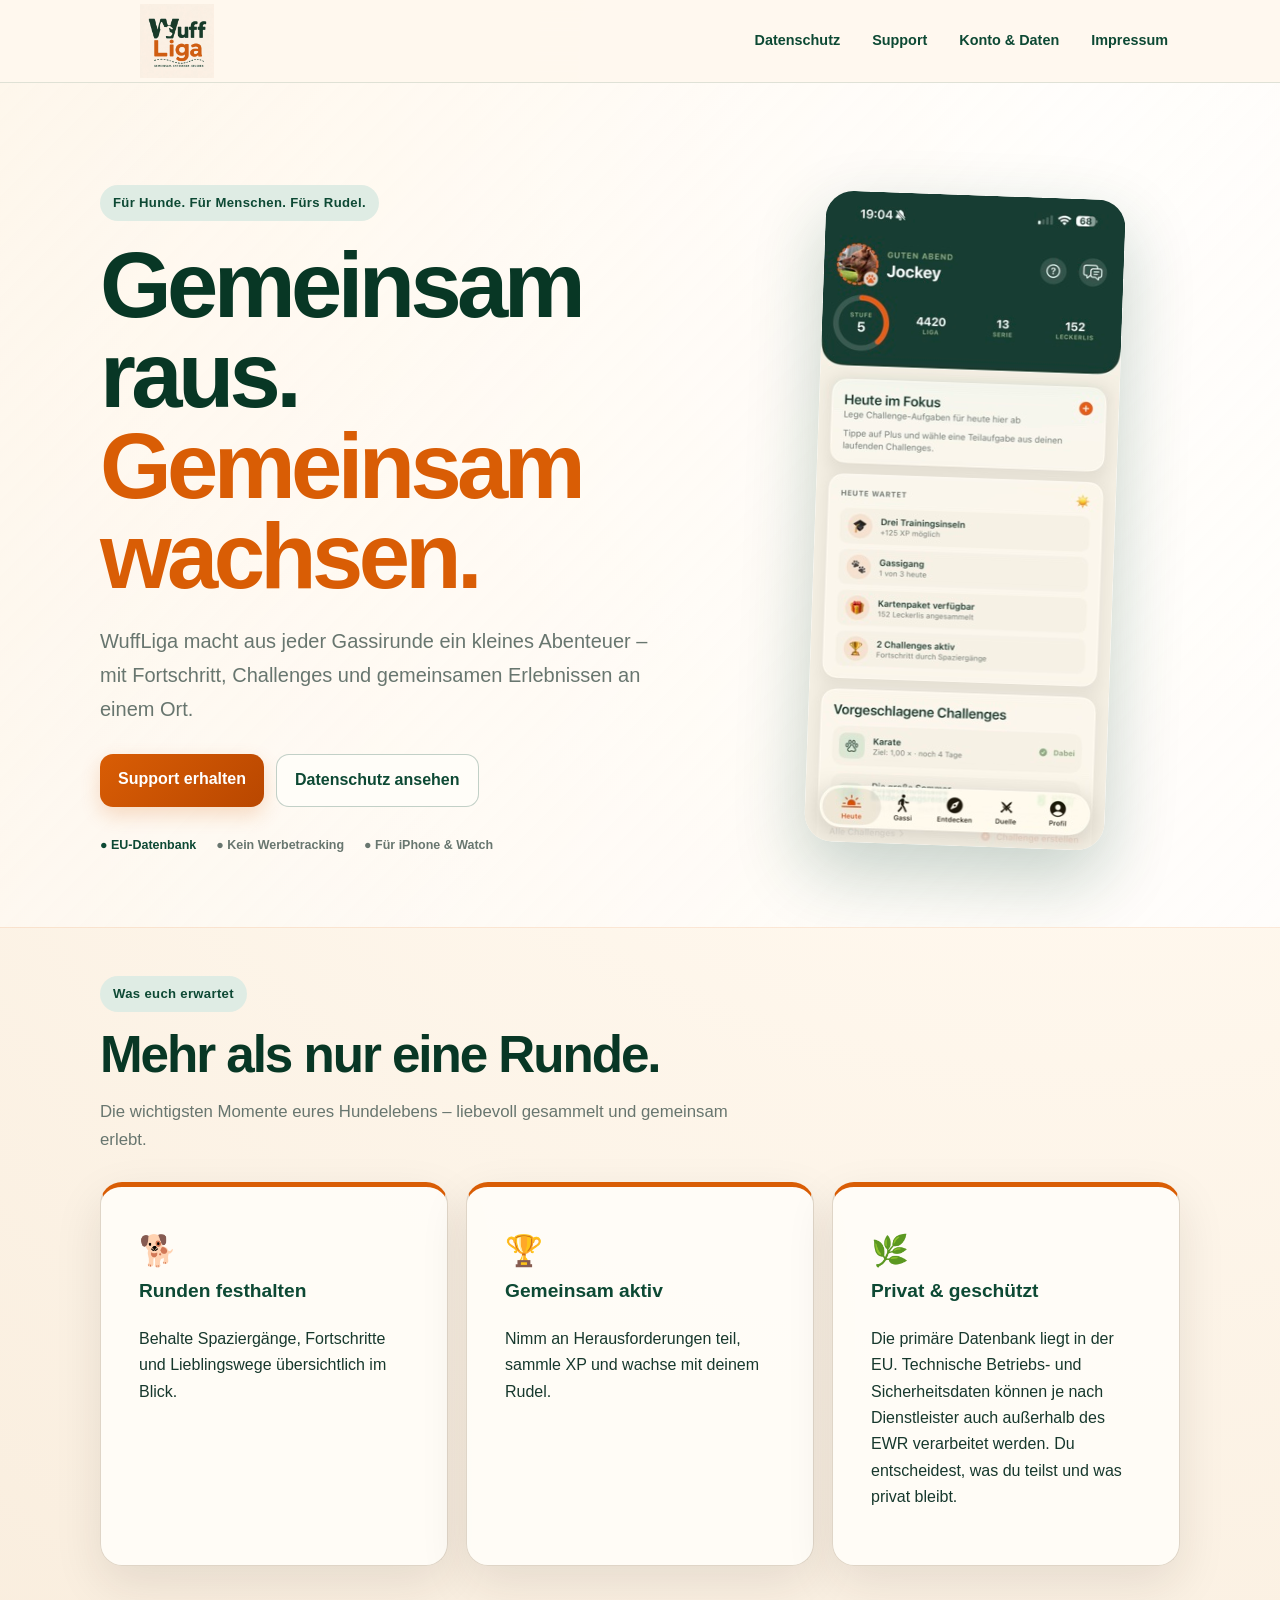
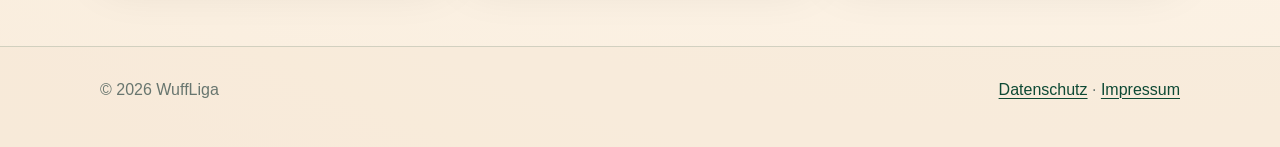
==== commit 31825a51: "Datenschutz- und Rechtshinweise präzisieren" ====
--- a/docs/index.html
+++ b/docs/index.html
@@ -1 +1 @@
-<!doctype html><html lang="de"><head><meta charset="utf-8"><meta name="viewport" content="width=device-width,initial-scale=1"><meta name="description" content="WuffLiga verbindet Hundehalter, Spaziergänge und gemeinsame Herausforderungen."><title>Gemeinsam mehr erleben · WuffLiga</title><link rel="icon" href="logo.svg" type="image/svg+xml"><link rel="stylesheet" href="styles.css?v=20260810-1"></head><body><header><nav class="wrap"><a class="brand" href="index.html"><span class="paw">🐾</span>WuffLiga</a><div class="links"><a href="datenschutz.html">Datenschutz</a><a href="support.html">Support</a><a href="account-delete.html">Konto &amp; Daten</a><a href="impressum.html">Impressum</a></div></nav></header><section class="hero"><div class="wrap hero-grid"><div class="hero-copy"><span class="eyebrow">Für Hunde. Für Menschen. Fürs Rudel.</span><h1>Gemeinsam raus.<br><em>Gemeinsam wachsen.</em></h1><p class="lead">WuffLiga macht aus jeder Gassirunde ein kleines Abenteuer – mit Fortschritt, Challenges und gemeinsamen Erlebnissen an einem Ort.</p><div class="actions"><a class="button" href="support.html">Support erhalten</a><a class="button secondary" href="datenschutz.html">Datenschutz ansehen</a></div><div class="trust-row"><span>● EU-Infrastruktur</span><span>● Ohne Werbetracking</span><span>● Für iPhone &amp; Watch</span></div></div><div class="app-card" aria-label="Vorschau der WuffLiga-App"><img src="app-screenshot.svg" alt="WuffLiga-App mit Jockey-Profil, Fortschritt und Challenges"></div></div></section><main><div class="wrap"><div class="section-intro"><span class="eyebrow">Was euch erwartet</span><h2>Mehr als nur eine Runde.</h2><p>Die wichtigsten Momente eures Hundelebens – liebevoll gesammelt und gemeinsam erlebt.</p></div><div class="grid"><section class="card"><div class="icon">🐕</div><h3>Runden festhalten</h3><p>Behalte Spaziergänge, Fortschritte und Lieblingswege übersichtlich im Blick.</p></section><section class="card"><div class="icon">🏆</div><h3>Gemeinsam aktiv</h3><p>Nimm an Herausforderungen teil, sammle XP und wachse mit deinem Rudel.</p></section><section class="card"><div class="icon">🌿</div><h3>Privat &amp; geschützt</h3><p>Deine Daten bleiben in Europa. Du entscheidest, was du teilst und was privat bleibt.</p></section></div></div></main><footer><div class="wrap"><span>© 2026 WuffLiga</span><span><a href="datenschutz.html">Datenschutz</a> · <a href="impressum.html">Impressum</a></span></div></footer></body></html>+<!doctype html><html lang="de"><head><meta charset="utf-8"><meta name="viewport" content="width=device-width,initial-scale=1"><meta name="description" content="WuffLiga verbindet Hundehalter, Spaziergänge und gemeinsame Herausforderungen."><title>Gemeinsam mehr erleben · WuffLiga</title><link rel="icon" href="logo.svg" type="image/svg+xml"><link rel="stylesheet" href="styles.css?v=20260810-1"></head><body><header><nav class="wrap"><a class="brand" href="index.html"><span class="paw">🐾</span>WuffLiga</a><div class="links"><a href="datenschutz.html">Datenschutz</a><a href="support.html">Support</a><a href="account-delete.html">Konto &amp; Daten</a><a href="impressum.html">Impressum</a></div></nav></header><section class="hero"><div class="wrap hero-grid"><div class="hero-copy"><span class="eyebrow">Für Hunde. Für Menschen. Fürs Rudel.</span><h1>Gemeinsam raus.<br><em>Gemeinsam wachsen.</em></h1><p class="lead">WuffLiga macht aus jeder Gassirunde ein kleines Abenteuer – mit Fortschritt, Challenges und gemeinsamen Erlebnissen an einem Ort.</p><div class="actions"><a class="button" href="support.html">Support erhalten</a><a class="button secondary" href="datenschutz.html">Datenschutz ansehen</a></div><div class="trust-row"><span>● EU-Datenbank</span><span>● Kein Werbetracking</span><span>● Für iPhone &amp; Watch</span></div></div><div class="app-card" aria-label="Vorschau der WuffLiga-App"><img src="app-screenshot.svg" alt="WuffLiga-App mit Jockey-Profil, Fortschritt und Challenges"></div></div></section><main><div class="wrap"><div class="section-intro"><span class="eyebrow">Was euch erwartet</span><h2>Mehr als nur eine Runde.</h2><p>Die wichtigsten Momente eures Hundelebens – liebevoll gesammelt und gemeinsam erlebt.</p></div><div class="grid"><section class="card"><div class="icon">🐕</div><h3>Runden festhalten</h3><p>Behalte Spaziergänge, Fortschritte und Lieblingswege übersichtlich im Blick.</p></section><section class="card"><div class="icon">🏆</div><h3>Gemeinsam aktiv</h3><p>Nimm an Herausforderungen teil, sammle XP und wachse mit deinem Rudel.</p></section><section class="card"><div class="icon">🌿</div><h3>Privat &amp; geschützt</h3><p>Die primäre Datenbank liegt in der EU. Technische Betriebs- und Sicherheitsdaten können je nach Dienstleister auch außerhalb des EWR verarbeitet werden. Du entscheidest, was du teilst und was privat bleibt.</p></section></div></div></main><footer><div class="wrap"><span>© 2026 WuffLiga</span><span><a href="datenschutz.html">Datenschutz</a> · <a href="impressum.html">Impressum</a></span></div></footer></body></html>
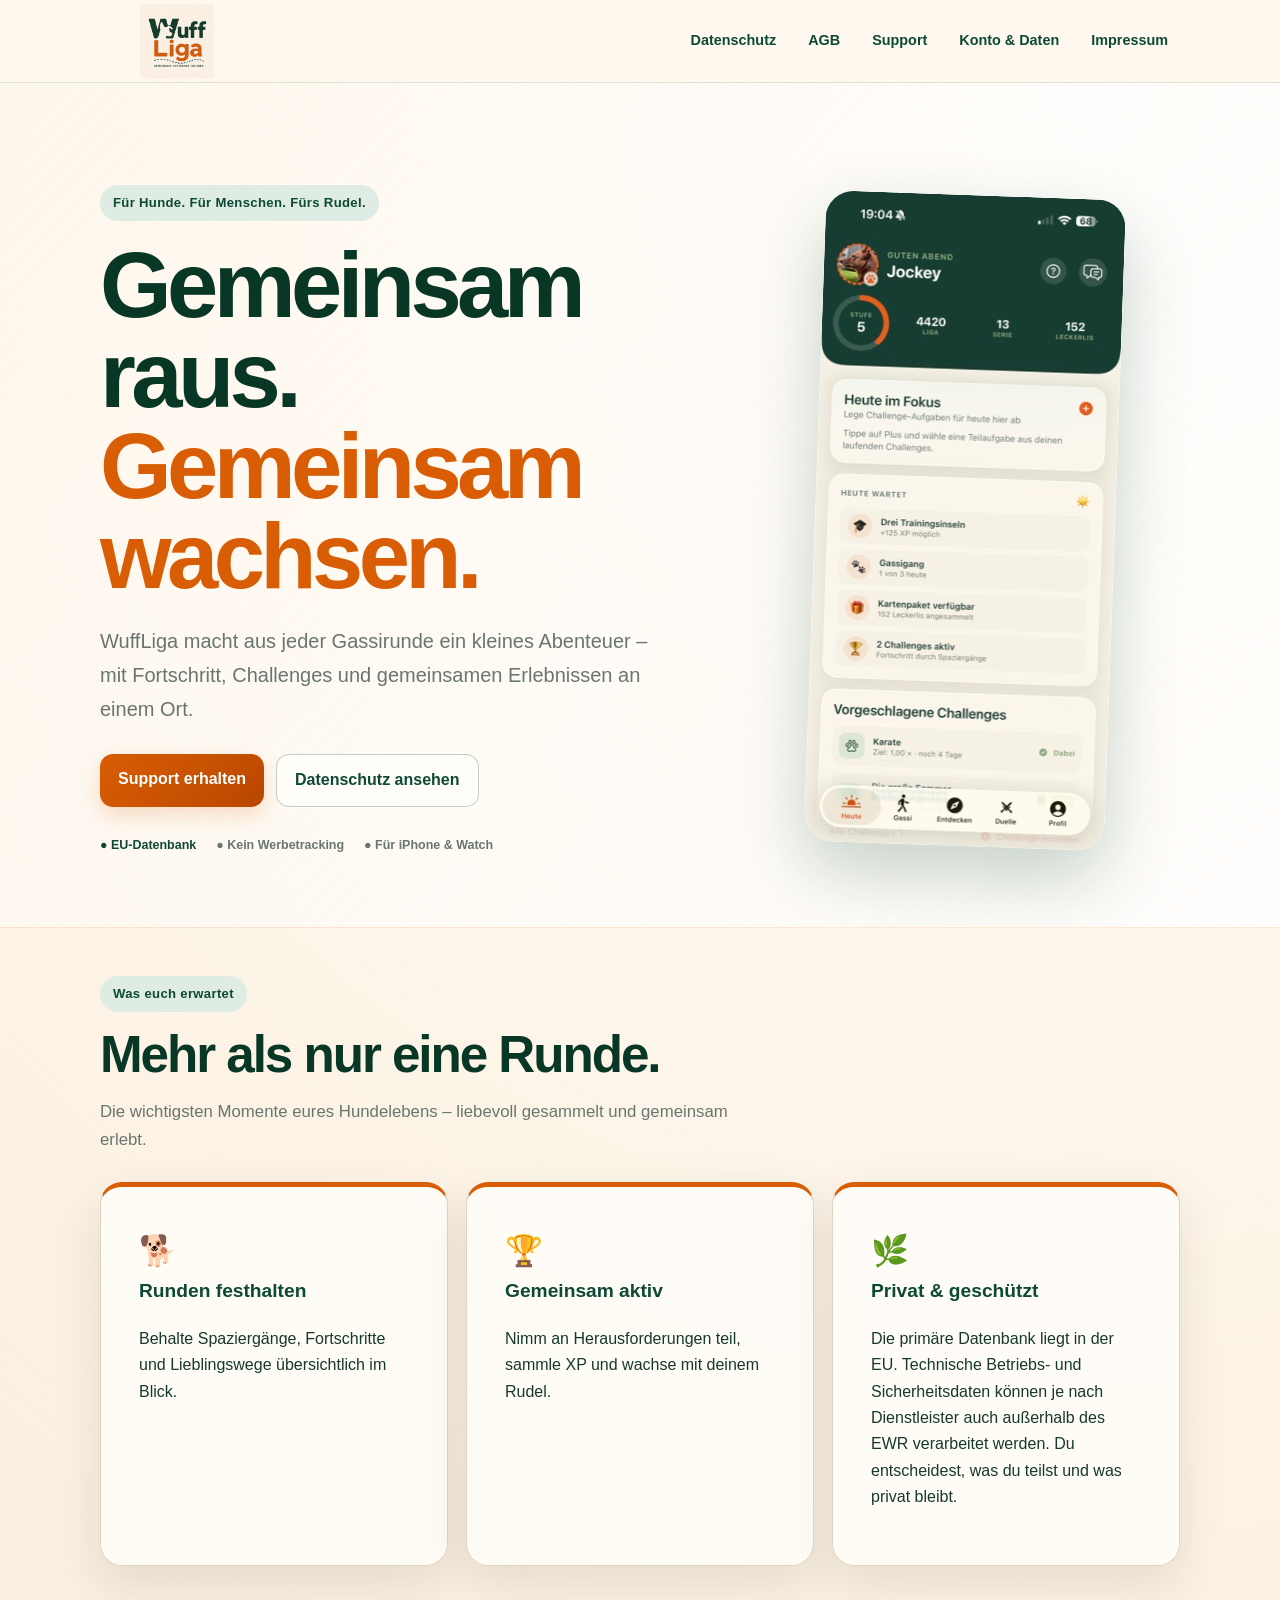
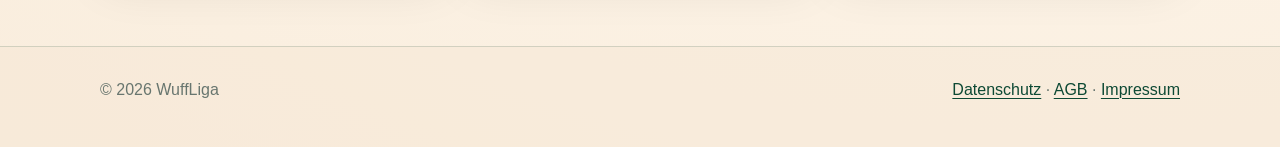
==== commit 1dae276e: "agb seite" ====
--- a/docs/index.html
+++ b/docs/index.html
@@ -1 +1 @@
-<!doctype html><html lang="de"><head><meta charset="utf-8"><meta name="viewport" content="width=device-width,initial-scale=1"><meta name="description" content="WuffLiga verbindet Hundehalter, Spaziergänge und gemeinsame Herausforderungen."><title>Gemeinsam mehr erleben · WuffLiga</title><link rel="icon" href="logo.svg" type="image/svg+xml"><link rel="stylesheet" href="styles.css?v=20260810-1"></head><body><header><nav class="wrap"><a class="brand" href="index.html"><span class="paw">🐾</span>WuffLiga</a><div class="links"><a href="datenschutz.html">Datenschutz</a><a href="support.html">Support</a><a href="account-delete.html">Konto &amp; Daten</a><a href="impressum.html">Impressum</a></div></nav></header><section class="hero"><div class="wrap hero-grid"><div class="hero-copy"><span class="eyebrow">Für Hunde. Für Menschen. Fürs Rudel.</span><h1>Gemeinsam raus.<br><em>Gemeinsam wachsen.</em></h1><p class="lead">WuffLiga macht aus jeder Gassirunde ein kleines Abenteuer – mit Fortschritt, Challenges und gemeinsamen Erlebnissen an einem Ort.</p><div class="actions"><a class="button" href="support.html">Support erhalten</a><a class="button secondary" href="datenschutz.html">Datenschutz ansehen</a></div><div class="trust-row"><span>● EU-Datenbank</span><span>● Kein Werbetracking</span><span>● Für iPhone &amp; Watch</span></div></div><div class="app-card" aria-label="Vorschau der WuffLiga-App"><img src="app-screenshot.svg" alt="WuffLiga-App mit Jockey-Profil, Fortschritt und Challenges"></div></div></section><main><div class="wrap"><div class="section-intro"><span class="eyebrow">Was euch erwartet</span><h2>Mehr als nur eine Runde.</h2><p>Die wichtigsten Momente eures Hundelebens – liebevoll gesammelt und gemeinsam erlebt.</p></div><div class="grid"><section class="card"><div class="icon">🐕</div><h3>Runden festhalten</h3><p>Behalte Spaziergänge, Fortschritte und Lieblingswege übersichtlich im Blick.</p></section><section class="card"><div class="icon">🏆</div><h3>Gemeinsam aktiv</h3><p>Nimm an Herausforderungen teil, sammle XP und wachse mit deinem Rudel.</p></section><section class="card"><div class="icon">🌿</div><h3>Privat &amp; geschützt</h3><p>Die primäre Datenbank liegt in der EU. Technische Betriebs- und Sicherheitsdaten können je nach Dienstleister auch außerhalb des EWR verarbeitet werden. Du entscheidest, was du teilst und was privat bleibt.</p></section></div></div></main><footer><div class="wrap"><span>© 2026 WuffLiga</span><span><a href="datenschutz.html">Datenschutz</a> · <a href="impressum.html">Impressum</a></span></div></footer></body></html>+<!doctype html><html lang="de"><head><meta charset="utf-8"><meta name="viewport" content="width=device-width,initial-scale=1"><meta name="description" content="WuffLiga verbindet Hundehalter, Spaziergänge und gemeinsame Herausforderungen."><title>Gemeinsam mehr erleben · WuffLiga</title><link rel="icon" href="logo.svg" type="image/svg+xml"><link rel="stylesheet" href="styles.css?v=20260810-1"></head><body><header><nav class="wrap"><a class="brand" href="index.html"><span class="paw">🐾</span>WuffLiga</a><div class="links"><a href="datenschutz.html">Datenschutz</a><a href="agb.html">AGB</a><a href="support.html">Support</a><a href="account-delete.html">Konto &amp; Daten</a><a href="impressum.html">Impressum</a></div></nav></header><section class="hero"><div class="wrap hero-grid"><div class="hero-copy"><span class="eyebrow">Für Hunde. Für Menschen. Fürs Rudel.</span><h1>Gemeinsam raus.<br><em>Gemeinsam wachsen.</em></h1><p class="lead">WuffLiga macht aus jeder Gassirunde ein kleines Abenteuer – mit Fortschritt, Challenges und gemeinsamen Erlebnissen an einem Ort.</p><div class="actions"><a class="button" href="support.html">Support erhalten</a><a class="button secondary" href="datenschutz.html">Datenschutz ansehen</a></div><div class="trust-row"><span>● EU-Datenbank</span><span>● Kein Werbetracking</span><span>● Für iPhone &amp; Watch</span></div></div><div class="app-card" aria-label="Vorschau der WuffLiga-App"><img src="app-screenshot.svg" alt="WuffLiga-App mit Jockey-Profil, Fortschritt und Challenges"></div></div></section><main><div class="wrap"><div class="section-intro"><span class="eyebrow">Was euch erwartet</span><h2>Mehr als nur eine Runde.</h2><p>Die wichtigsten Momente eures Hundelebens – liebevoll gesammelt und gemeinsam erlebt.</p></div><div class="grid"><section class="card"><div class="icon">🐕</div><h3>Runden festhalten</h3><p>Behalte Spaziergänge, Fortschritte und Lieblingswege übersichtlich im Blick.</p></section><section class="card"><div class="icon">🏆</div><h3>Gemeinsam aktiv</h3><p>Nimm an Herausforderungen teil, sammle XP und wachse mit deinem Rudel.</p></section><section class="card"><div class="icon">🌿</div><h3>Privat &amp; geschützt</h3><p>Die primäre Datenbank liegt in der EU. Technische Betriebs- und Sicherheitsdaten können je nach Dienstleister auch außerhalb des EWR verarbeitet werden. Du entscheidest, was du teilst und was privat bleibt.</p></section></div></div></main><footer><div class="wrap"><span>© 2026 WuffLiga</span><span><a href="datenschutz.html">Datenschutz</a> · <a href="agb.html">AGB</a> · <a href="impressum.html">Impressum</a></span></div></footer></body></html>
